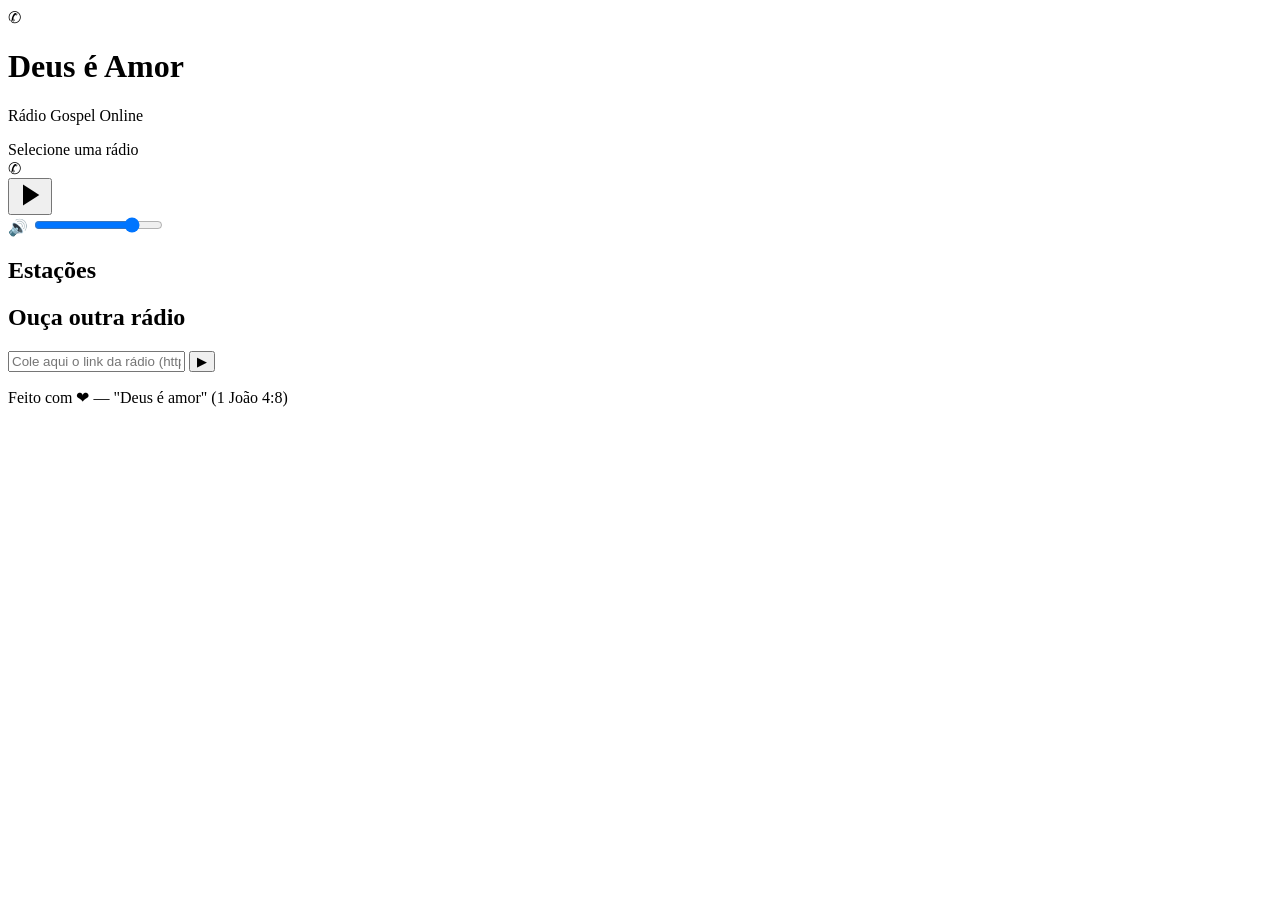
==== index.html @ d1bc43b4 "Add files via upload" ====
<!DOCTYPE html>
<html lang="pt-BR">
<head>
  <meta charset="UTF-8">
  <meta name="viewport" content="width=device-width, initial-scale=1.0, maximum-scale=1.0, user-scalable=no, viewport-fit=cover">
  <meta name="theme-color" content="#0f0a1a">
  <meta name="apple-mobile-web-app-capable" content="yes">
  <meta name="apple-mobile-web-app-status-bar-style" content="black-translucent">
  <meta name="mobile-web-app-capable" content="yes">
  <meta name="description" content="Rádio Gospel Deus é Amor - ouça ao vivo no seu celular">
  <meta name="apple-mobile-web-app-title" content="Deus é Amor">
  <link rel="manifest" href="manifest.json">
  <link rel="apple-touch-icon" href="icons/icon-192.png">
  <link rel="icon" type="image/png" sizes="192x192" href="icons/icon-192.png">
  <link rel="icon" type="image/png" sizes="512x512" href="icons/icon-512.png">
  <title>Rádio Deus é Amor</title>
  <link rel="stylesheet" href="css/styles.css">
</head>
<body>
  <div class="app" id="app">
    <header class="header">
      <div class="logo">
        <span class="logo-icon">&#9990;</span>
        <div class="logo-text">
          <h1>Deus é Amor</h1>
          <p>Rádio Gospel Online</p>
        </div>
      </div>
      <div class="now-playing">
        <div class="equalizer" id="equalizer">
          <span></span><span></span><span></span><span></span>
        </div>
        <span id="stationName">Selecione uma rádio</span>
      </div>
    </header>

    <main class="main">
      <section class="player-card">
        <div class="disc" id="disc">
          <div class="disc-inner">
            <span class="disc-icon">&#9990;</span>
          </div>
        </div>

        <div class="controls">
          <button class="btn-play" id="btnPlay" title="Tocar / Pausar">
            <svg id="iconPlay" viewBox="0 0 24 24" width="28" height="28">
              <polygon points="6,3 20,12 6,21" fill="currentColor"/>
            </svg>
            <svg id="iconPause" viewBox="0 0 24 24" width="28" height="28" style="display:none">
              <rect x="5" y="4" width="5" height="16" rx="1" fill="currentColor"/>
              <rect x="14" y="4" width="5" height="16" rx="1" fill="currentColor"/>
            </svg>
          </button>

          <div class="volume">
            <span class="volume-icon" id="volumeIcon">&#128266;</span>
            <input type="range" id="volumeSlider" min="0" max="100" value="80">
          </div>
        </div>
      </section>

      <section class="stations">
        <h2>Estações</h2>
        <ul id="stationList"></ul>
      </section>

      <section class="custom">
        <h2>Ouça outra rádio</h2>
        <div class="custom-row">
          <input type="url" id="customUrl" placeholder="Cole aqui o link da rádio (http://... ou https://...)" inputmode="url">
          <button class="btn-add" id="btnCustom" title="Tocar">&#9654;</button>
        </div>
      </section>
    </main>

    <footer class="footer">
      <p>Feito com &#10084; — "Deus é amor" (1 João 4:8)</p>
    </footer>
  </div>

  <script src="js/stations.js"></script>
  <script src="js/script.js"></script>
</body>
</html>
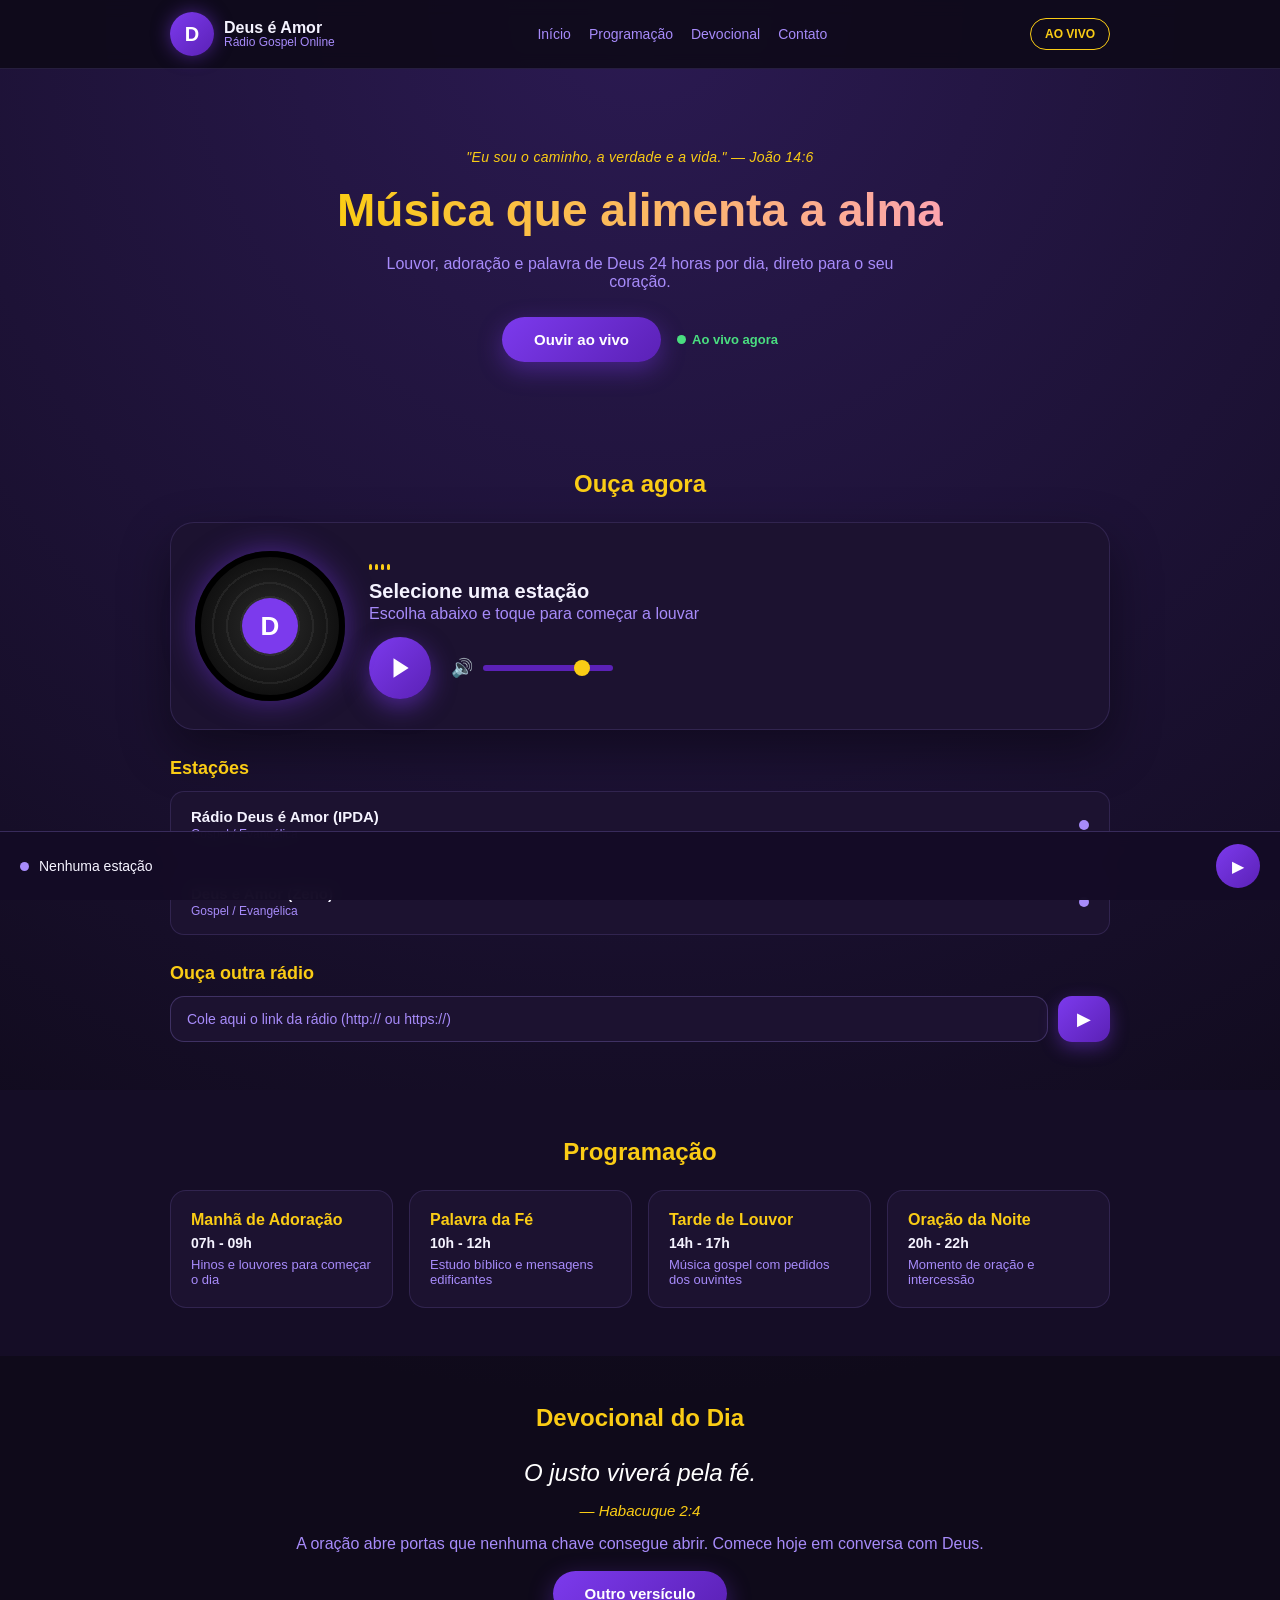
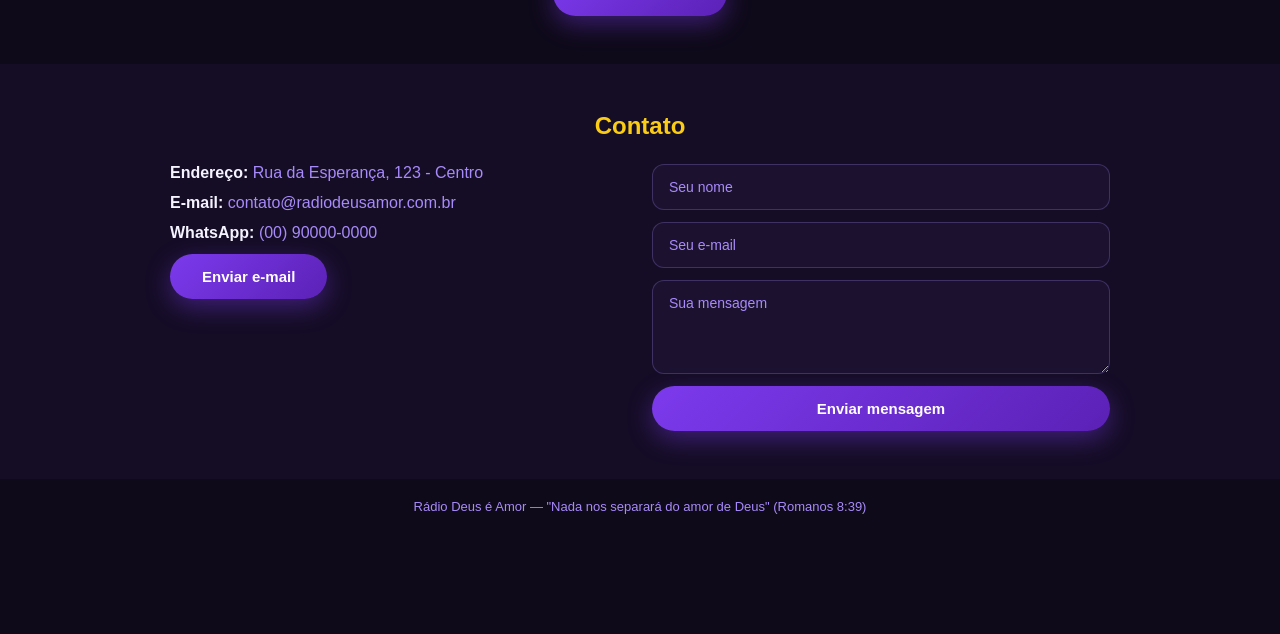
==== commit b3ac84a0: "Site completo da radio Deus e Amor com player, programacao, devocional e contato" ====
--- a/index.html
+++ b/index.html
@@ -2,84 +2,149 @@
 <html lang="pt-BR">
 <head>
   <meta charset="UTF-8">
-  <meta name="viewport" content="width=device-width, initial-scale=1.0, maximum-scale=1.0, user-scalable=no, viewport-fit=cover">
-  <meta name="theme-color" content="#0f0a1a">
-  <meta name="apple-mobile-web-app-capable" content="yes">
-  <meta name="apple-mobile-web-app-status-bar-style" content="black-translucent">
-  <meta name="mobile-web-app-capable" content="yes">
-  <meta name="description" content="Rádio Gospel Deus é Amor - ouça ao vivo no seu celular">
-  <meta name="apple-mobile-web-app-title" content="Deus é Amor">
-  <link rel="manifest" href="manifest.json">
-  <link rel="apple-touch-icon" href="icons/icon-192.png">
-  <link rel="icon" type="image/png" sizes="192x192" href="icons/icon-192.png">
-  <link rel="icon" type="image/png" sizes="512x512" href="icons/icon-512.png">
-  <title>Rádio Deus é Amor</title>
+  <meta name="viewport" content="width=device-width, initial-scale=1.0">
+  <title>Rádio Deus é Amor - Rádio Gospel Online</title>
   <link rel="stylesheet" href="css/styles.css">
 </head>
 <body>
-  <div class="app" id="app">
-    <header class="header">
-      <div class="logo">
-        <span class="logo-icon">&#9990;</span>
-        <div class="logo-text">
-          <h1>Deus é Amor</h1>
-          <p>Rádio Gospel Online</p>
+
+  <header class="navbar">
+    <div class="container nav-wrap">
+      <a href="#inicio" class="brand">
+        <span class="brand-icon">D</span>
+        <span class="brand-text">
+          <strong>Deus é Amor</strong>
+          <small>Rádio Gospel Online</small>
+        </span>
+      </a>
+      <nav class="nav-links">
+        <a href="#inicio">Início</a>
+        <a href="#programacao">Programação</a>
+        <a href="#devocional">Devocional</a>
+        <a href="#contato">Contato</a>
+      </nav>
+      <button class="btn-live" id="navbarLive">AO VIVO</button>
+    </div>
+  </header>
+
+  <main>
+    <section id="inicio" class="hero">
+      <div class="container hero-content">
+        <span class="hero-verse">"Eu sou o caminho, a verdade e a vida." — João 14:6</span>
+        <h1>Música que alimenta a alma</h1>
+        <p>Louvor, adoração e palavra de Deus 24 horas por dia, direto para o seu coração.</p>
+        <div class="hero-actions">
+          <button class="btn-primary" id="heroPlay"></button>
+          <span class="live-badge"><span class="dot"></span> Ao vivo agora</span>
         </div>
       </div>
-      <div class="now-playing">
-        <div class="equalizer" id="equalizer">
-          <span></span><span></span><span></span><span></span>
-        </div>
-        <span id="stationName">Selecione uma rádio</span>
-      </div>
-    </header>
+    </section>
 
-    <main class="main">
-      <section class="player-card">
-        <div class="disc" id="disc">
-          <div class="disc-inner">
-            <span class="disc-icon">&#9990;</span>
+    <section id="player-section" class="section">
+      <div class="container">
+        <h2 class="section-title">Ouça agora</h2>
+        <div class="player-card">
+          <div class="disc" id="disc">
+            <div class="disc-inner">
+              <span class="disc-icon">D</span>
+            </div>
+          </div>
+          <div class="player-info">
+            <div class="equalizer" id="equalizer">
+              <span></span><span></span><span></span><span></span>
+            </div>
+            <h3 id="stationName">Selecione uma estação</h3>
+            <p class="dim">Escolha abaixo e toque para começar a louvar</p>
+            <div class="controls">
+              <button class="btn-play" id="btnPlay" title="Tocar / Pausar">
+                <svg id="iconPlay" viewBox="0 0 24 24" width="26" height="26">
+                  <polygon points="6,3 20,12 6,21" fill="currentColor"/>
+                </svg>
+                <svg id="iconPause" viewBox="0 0 24 24" width="26" height="26" style="display:none">
+                  <rect x="5" y="4" width="5" height="16" rx="1" fill="currentColor"/>
+                  <rect x="14" y="4" width="5" height="16" rx="1" fill="currentColor"/>
+                </svg>
+              </button>
+              <div class="volume">
+                <span id="volumeIcon">&#128266;</span>
+                <input type="range" id="volumeSlider" min="0" max="100" value="80">
+              </div>
+            </div>
           </div>
         </div>
 
-        <div class="controls">
-          <button class="btn-play" id="btnPlay" title="Tocar / Pausar">
-            <svg id="iconPlay" viewBox="0 0 24 24" width="28" height="28">
-              <polygon points="6,3 20,12 6,21" fill="currentColor"/>
-            </svg>
-            <svg id="iconPause" viewBox="0 0 24 24" width="28" height="28" style="display:none">
-              <rect x="5" y="4" width="5" height="16" rx="1" fill="currentColor"/>
-              <rect x="14" y="4" width="5" height="16" rx="1" fill="currentColor"/>
-            </svg>
-          </button>
+        <h3 class="list-title">Estações</h3>
+        <ul class="station-list" id="stationList"></ul>
 
-          <div class="volume">
-            <span class="volume-icon" id="volumeIcon">&#128266;</span>
-            <input type="range" id="volumeSlider" min="0" max="100" value="80">
+        <div class="custom">
+          <h3 class="list-title">Ouça outra rádio</h3>
+          <div class="custom-row">
+            <input type="url" id="customUrl" placeholder="Cole aqui o link da rádio (http:// ou https://)" inputmode="url">
+            <button class="btn-add" id="btnCustom" title="Tocar">&#9654;</button>
           </div>
         </div>
-      </section>
+      </div>
+    </section>
 
-      <section class="stations">
-        <h2>Estações</h2>
-        <ul id="stationList"></ul>
-      </section>
+    <section id="programacao" class="section alt">
+      <div class="container">
+        <h2 class="section-title">Programação</h2>
+        <div class="schedule">
+          <article class="card"><h3>Manhã de Adoração</h3><p>07h - 09h</p><span>Hinos e louvores para começar o dia</span></article>
+          <article class="card"><h3>Palavra da Fé</h3><p>10h - 12h</p><span>Estudo bíblico e mensagens edificantes</span></article>
+          <article class="card"><h3>Tarde de Louvor</h3><p>14h - 17h</p><span>Música gospel com pedidos dos ouvintes</span></article>
+          <article class="card"><h3>Oração da Noite</h3><p>20h - 22h</p><span>Momento de oração e intercessão</span></article>
+        </div>
+      </div>
+    </section>
 
-      <section class="custom">
-        <h2>Ouça outra rádio</h2>
-        <div class="custom-row">
-          <input type="url" id="customUrl" placeholder="Cole aqui o link da rádio (http://... ou https://...)" inputmode="url">
-          <button class="btn-add" id="btnCustom" title="Tocar">&#9654;</button>
+    <section id="devocional" class="section">
+      <div class="container devotional">
+        <h2 class="section-title">Devocional do Dia</h2>
+        <blockquote id="dailyVerse">
+          <p>"O Senhor é o meu pastor; nada me faltará."</p>
+          <footer>— Salmos 23:1</footer>
+        </blockquote>
+        <p class="dim" id="dailyReflection">Confie no cuidado de Deus para hoje. Ele guia, sustenta e renova as suas forças.</p>
+        <button class="btn-primary" id="newVerse">Outro versículo</button>
+      </div>
+    </section>
+
+    <section id="contato" class="section alt">
+      <div class="container">
+        <h2 class="section-title">Contato</h2>
+        <div class="contact-grid">
+          <div class="contact-info">
+            <p><strong>Endereço:</strong> Rua da Esperança, 123 - Centro</p>
+            <p><strong>E-mail:</strong> contato@radiodeusamor.com.br</p>
+            <p><strong>WhatsApp:</strong> (00) 90000-0000</p>
+            <a class="btn-primary" href="mailto:contato@radiodeusamor.com.br">Enviar e-mail</a>
+          </div>
+          <form class="contact-form" id="contactForm">
+            <input type="text" placeholder="Seu nome" required>
+            <input type="email" placeholder="Seu e-mail" required>
+            <textarea rows="4" placeholder="Sua mensagem" required></textarea>
+            <button class="btn-primary" type="submit">Enviar mensagem</button>
+          </form>
         </div>
-      </section>
-    </main>
+      </div>
+    </section>
+  </main>
 
-    <footer class="footer">
-      <p>Feito com &#10084; — "Deus é amor" (1 João 4:8)</p>
-    </footer>
+  <footer class="footer">
+    <p>Rádio Deus é Amor — "Nada nos separará do amor de Deus" (Romanos 8:39)</p>
+  </footer>
+
+  <div class="mini-player" id="miniPlayer">
+    <div class="mini-info">
+      <span class="mini-dot"></span>
+      <span id="miniName">Nenhuma estação</span>
+    </div>
+    <button id="miniToggle" class="mini-toggle" title="Tocar / Pausar"></button>
   </div>
 
   <script src="js/stations.js"></script>
   <script src="js/script.js"></script>
+  <script src="js/main.js"></script>
 </body>
 </html>
--- a/css/styles.css
+++ b/css/styles.css
@@ -0,0 +1,435 @@
+:root {
+  --primary: #7c3aed;
+  --primary-dark: #5b21b6;
+  --accent: #facc15;
+  --bg: #0f0a1a;
+  --bg-card: #1c1230;
+  --bg-alt: #150d26;
+  --text: #f5f3ff;
+  --text-dim: #a78bfa;
+}
+
+* { margin: 0; padding: 0; box-sizing: border-box; }
+
+html { scroll-behavior: smooth; }
+
+body {
+  font-family: "Segoe UI", Tahoma, Verdana, Arial, sans-serif;
+  background: radial-gradient(circle at top, #2b1a52 0%, var(--bg) 60%);
+  color: var(--text);
+  min-height: 100vh;
+  -webkit-tap-highlight-color: transparent;
+}
+
+.container {
+  max-width: 980px;
+  margin: 0 auto;
+  padding: 0 20px;
+}
+
+.dim { color: var(--text-dim); }
+
+/* ============ NAVBAR ============ */
+.navbar {
+  position: sticky;
+  top: 0;
+  z-index: 100;
+  background: rgba(15, 10, 26, 0.92);
+  backdrop-filter: blur(8px);
+  border-bottom: 1px solid rgba(167, 139, 250, 0.15);
+}
+
+.nav-wrap {
+  display: flex;
+  align-items: center;
+  justify-content: space-between;
+  gap: 12px;
+  padding-top: 12px;
+  padding-bottom: 12px;
+}
+
+.brand { display: flex; align-items: center; gap: 10px; text-decoration: none; color: var(--text); }
+
+.brand-icon {
+  width: 44px; height: 44px;
+  display: flex; align-items: center; justify-content: center;
+  border-radius: 50%;
+  background: linear-gradient(135deg, var(--primary), var(--primary-dark));
+  font-weight: 800; font-size: 20px; color: #fff;
+  box-shadow: 0 0 18px rgba(124, 58, 237, 0.5);
+}
+
+.brand-text { display: flex; flex-direction: column; line-height: 1.1; }
+.brand-text strong { font-size: 16px; }
+.brand-text small { color: var(--text-dim); font-size: 12px; }
+
+.nav-links { display: flex; gap: 18px; }
+
+.nav-links a {
+  color: var(--text-dim);
+  text-decoration: none;
+  font-size: 14px;
+  transition: color 0.2s;
+}
+
+.nav-links a:hover { color: var(--accent); }
+
+.btn-live {
+  border: 1px solid var(--accent);
+  background: transparent;
+  color: var(--accent);
+  font-weight: 700;
+  font-size: 12px;
+  padding: 8px 14px;
+  border-radius: 999px;
+  cursor: pointer;
+  transition: background 0.2s, color 0.2s;
+}
+
+.btn-live:hover { background: var(--accent); color: var(--bg); }
+
+/* ============ HERO ============ */
+.hero {
+  padding: 80px 0 60px;
+  text-align: center;
+}
+
+.hero-content { display: flex; flex-direction: column; align-items: center; gap: 18px; }
+
+.hero-verse {
+  color: var(--accent);
+  font-size: 14px;
+  font-style: italic;
+  letter-spacing: 0.3px;
+}
+
+.hero h1 {
+  font-size: clamp(30px, 5vw, 46px);
+  font-weight: 800;
+  background: linear-gradient(90deg, var(--accent), #fda4af);
+  -webkit-background-clip: text;
+  background-clip: text;
+  -webkit-text-fill-color: transparent;
+}
+
+.hero p { color: var(--text-dim); max-width: 520px; font-size: 16px; }
+
+.hero-actions { display: flex; align-items: center; gap: 16px; margin-top: 8px; }
+
+.btn-primary {
+  border: none;
+  background: linear-gradient(135deg, var(--primary), var(--primary-dark));
+  color: #fff;
+  padding: 14px 32px;
+  border-radius: 999px;
+  font-size: 15px;
+  font-weight: 700;
+  cursor: pointer;
+  text-decoration: none;
+  display: inline-block;
+  box-shadow: 0 8px 24px rgba(124, 58, 237, 0.4);
+  transition: transform 0.15s, filter 0.15s;
+}
+
+.btn-primary:hover { filter: brightness(1.15); transform: translateY(-2px); }
+
+.live-badge {
+  display: flex; align-items: center; gap: 6px;
+  color: #4ade80; font-size: 13px; font-weight: 700;
+}
+
+.live-badge .dot {
+  width: 9px; height: 9px; border-radius: 50%;
+  background: #4ade80;
+  animation: pulse 1.5s infinite;
+}
+
+@keyframes pulse {
+  0%, 100% { opacity: 1; }
+  50% { opacity: 0.3; }
+}
+
+/* ============ SECTIONS ============ */
+.section { padding: 48px 0; }
+.section.alt { background: var(--bg-alt); }
+
+.section-title {
+  font-size: 24px;
+  margin-bottom: 24px;
+  text-align: center;
+  color: var(--accent);
+}
+
+/* ============ PLAYER CARD ============ */
+.player-card {
+  background: var(--bg-card);
+  border: 1px solid rgba(167, 139, 250, 0.15);
+  border-radius: 24px;
+  padding: 28px 24px;
+  display: flex;
+  align-items: center;
+  gap: 24px;
+  flex-wrap: wrap;
+  box-shadow: 0 20px 50px rgba(0, 0, 0, 0.4);
+}
+
+.disc {
+  width: 150px; height: 150px;
+  border-radius: 50%;
+  background: radial-gradient(circle, #2b2b2b 0%, #111 70%);
+  border: 6px solid #000;
+  display: flex; align-items: center; justify-content: center;
+  position: relative;
+  flex-shrink: 0;
+  box-shadow: 0 0 30px rgba(124, 58, 237, 0.5);
+  transition: box-shadow 0.3s;
+}
+
+.disc::after {
+  content: "";
+  position: absolute; inset: 0;
+  border-radius: 50%;
+  background: repeating-radial-gradient(circle, rgba(255,255,255,0.06) 0 2px, transparent 2px 14px);
+}
+
+.disc-inner {
+  width: 56px; height: 56px;
+  border-radius: 50%;
+  background: var(--primary);
+  display: flex; align-items: center; justify-content: center;
+  z-index: 1;
+}
+
+.disc-icon { font-size: 26px; color: #fff; font-weight: 800; }
+
+.disc.playing {
+  animation: spin 6s linear infinite;
+  box-shadow: 0 0 50px rgba(250, 204, 21, 0.6);
+}
+
+@keyframes spin { from { transform: rotate(0deg); } to { transform: rotate(360deg); } }
+
+.player-info { flex: 1; min-width: 240px; }
+
+.player-info h3 { font-size: 20px; margin: 10px 0 2px; }
+
+.equalizer { display: flex; align-items: flex-end; gap: 3px; height: 16px; }
+.equalizer span { width: 3px; height: 6px; background: var(--accent); border-radius: 2px; }
+.equalizer.playing span { animation: bounce 0.9s ease-in-out infinite; }
+.equalizer.playing span:nth-child(2) { animation-delay: 0.2s; }
+.equalizer.playing span:nth-child(3) { animation-delay: 0.4s; }
+.equalizer.playing span:nth-child(4) { animation-delay: 0.6s; }
+
+@keyframes bounce { 0%, 100% { height: 6px; } 50% { height: 16px; } }
+
+.controls { display: flex; align-items: center; gap: 20px; margin-top: 14px; flex-wrap: wrap; }
+
+.btn-play {
+  width: 62px; height: 62px;
+  border-radius: 50%;
+  border: none;
+  background: linear-gradient(135deg, var(--primary), var(--primary-dark));
+  color: #fff;
+  cursor: pointer;
+  display: flex; align-items: center; justify-content: center;
+  box-shadow: 0 8px 24px rgba(124, 58, 237, 0.5);
+  transition: transform 0.15s, filter 0.15s;
+}
+
+.btn-play:hover { filter: brightness(1.15); transform: scale(1.05); }
+.btn-play:active { transform: scale(0.95); }
+
+.volume { display: flex; align-items: center; gap: 10px; }
+.volume span { color: var(--text-dim); font-size: 18px; }
+
+input[type="range"] {
+  -webkit-appearance: none; appearance: none;
+  width: 130px; height: 6px;
+  border-radius: 3px;
+  background: var(--primary-dark);
+  outline: none;
+}
+input[type="range"]::-webkit-slider-thumb {
+  -webkit-appearance: none; appearance: none;
+  width: 16px; height: 16px; border-radius: 50%;
+  background: var(--accent); cursor: pointer;
+}
+input[type="range"]::-moz-range-thumb {
+  width: 16px; height: 16px; border: none; border-radius: 50%;
+  background: var(--accent); cursor: pointer;
+}
+
+/* ============ STATIONS ============ */
+.list-title { margin: 28px 0 12px; font-size: 18px; color: var(--accent); }
+
+.station-list { list-style: none; display: flex; flex-direction: column; gap: 10px; }
+
+.station-list li button {
+  width: 100%;
+  display: flex; align-items: center; justify-content: space-between;
+  gap: 12px; padding: 16px 20px;
+  border-radius: 14px;
+  border: 1px solid rgba(167, 139, 250, 0.15);
+  background: var(--bg-card);
+  color: var(--text); cursor: pointer;
+  font-size: 15px;
+  transition: border-color 0.2s, background 0.2s, transform 0.15s;
+}
+
+.station-list li button:hover { border-color: var(--primary); transform: translateY(-2px); }
+.station-list li button.active { background: rgba(124, 58, 237, 0.25); border-color: var(--accent); }
+
+.station-info { display: flex; flex-direction: column; gap: 2px; text-align: left; }
+.station-genre { font-size: 12px; color: var(--text-dim); }
+
+.status-dot {
+  width: 10px; height: 10px; border-radius: 50%;
+  background: var(--text-dim); flex-shrink: 0;
+}
+.status-dot.active { background: #4ade80; box-shadow: 0 0 8px #4ade80; }
+.status-dot.error { background: #f87171; }
+
+/* ============ CUSTOM URL ============ */
+.custom-row { display: flex; gap: 10px; }
+
+.custom input {
+  flex: 1; padding: 14px 16px;
+  border-radius: 14px;
+  border: 1px solid rgba(167, 139, 250, 0.25);
+  background: var(--bg-card); color: var(--text);
+  font-size: 14px; min-width: 0;
+}
+.custom input::placeholder { color: var(--text-dim); }
+.custom input:focus { outline: none; border-color: var(--accent); }
+
+.btn-add {
+  width: 52px; border: none; border-radius: 14px;
+  background: linear-gradient(135deg, var(--primary), var(--primary-dark));
+  color: #fff; font-size: 18px; cursor: pointer;
+  flex-shrink: 0;
+  box-shadow: 0 6px 18px rgba(124, 58, 237, 0.4);
+  transition: transform 0.15s, filter 0.15s;
+}
+.btn-add:hover { filter: brightness(1.15); }
+.btn-add:active { transform: scale(0.92); }
+
+/* ============ SCHEDULE ============ */
+.schedule {
+  display: grid;
+  grid-template-columns: repeat(auto-fit, minmax(220px, 1fr));
+  gap: 16px;
+}
+
+.card {
+  background: var(--bg-card);
+  border: 1px solid rgba(167, 139, 250, 0.15);
+  border-radius: 16px;
+  padding: 20px;
+  display: flex; flex-direction: column; gap: 6px;
+}
+
+.card h3 { font-size: 16px; color: var(--accent); }
+.card p { font-weight: 700; font-size: 14px; }
+.card span { color: var(--text-dim); font-size: 13px; }
+
+/* ============ DEVOCIONAL ============ */
+.devotional { text-align: center; }
+
+.devotional blockquote {
+  max-width: 640px;
+  margin: 0 auto 14px;
+  font-size: 24px;
+  font-style: italic;
+  line-height: 1.4;
+  color: #fff;
+}
+
+.devotional blockquote footer { color: var(--accent); font-size: 15px; margin-top: 10px; }
+
+.devotional .dim { margin-bottom: 18px; }
+
+/* ============ CONTACT ============ */
+.contact-grid {
+  display: grid;
+  grid-template-columns: 1fr 1fr;
+  gap: 24px;
+  align-items: start;
+}
+
+.contact-info { display: flex; flex-direction: column; gap: 12px; }
+.contact-info p { color: var(--text-dim); }
+.contact-info strong { color: var(--text); }
+.contact-info .btn-primary { align-self: flex-start; }
+
+.contact-form { display: flex; flex-direction: column; gap: 12px; }
+
+.contact-form input,
+.contact-form textarea {
+  padding: 14px 16px;
+  border-radius: 12px;
+  border: 1px solid rgba(167, 139, 250, 0.25);
+  background: var(--bg-card);
+  color: var(--text);
+  font-size: 14px;
+  font-family: inherit;
+  resize: vertical;
+}
+.contact-form input::placeholder,
+.contact-form textarea::placeholder { color: var(--text-dim); }
+.contact-form input:focus,
+.contact-form textarea:focus { outline: none; border-color: var(--accent); }
+
+/* ============ FOOTER ============ */
+.footer {
+  text-align: center;
+  color: var(--text-dim);
+  font-size: 13px;
+  padding: 20px 16px 120px;
+}
+
+/* ============ MINI PLAYER ============ */
+.mini-player {
+  position: fixed;
+  left: 0; right: 0; bottom: 0;
+  z-index: 200;
+  background: rgba(20, 12, 38, 0.96);
+  backdrop-filter: blur(8px);
+  border-top: 1px solid rgba(167, 139, 250, 0.25);
+  display: flex;
+  align-items: center;
+  justify-content: space-between;
+  padding: 12px 20px;
+}
+
+.mini-info { display: flex; align-items: center; gap: 10px; font-size: 14px; }
+
+.mini-dot {
+  width: 9px; height: 9px; border-radius: 50%;
+  background: var(--text-dim);
+}
+.mini-dot.playing { background: #4ade80; animation: pulse 1.5s infinite; }
+
+.mini-toggle {
+  width: 44px; height: 44px;
+  border-radius: 50%;
+  border: none;
+  background: linear-gradient(135deg, var(--primary), var(--primary-dark));
+  color: #fff; cursor: pointer;
+  font-size: 16px;
+  transition: transform 0.15s, filter 0.15s;
+}
+.mini-toggle:hover { filter: brightness(1.15); }
+
+/* ============ RESPONSIVE ============ */
+@media (max-width: 700px) {
+  .nav-links { display: none; }
+  .player-card { justify-content: center; text-align: center; }
+  .player-info { text-align: center; }
+  .controls, .volume { justify-content: center; }
+  .contact-grid { grid-template-columns: 1fr; }
+  .hero { padding: 50px 0 40px; }
+}
+
+@media (display-mode: standalone) {
+  body { user-select: none; -webkit-user-select: none; }
+}
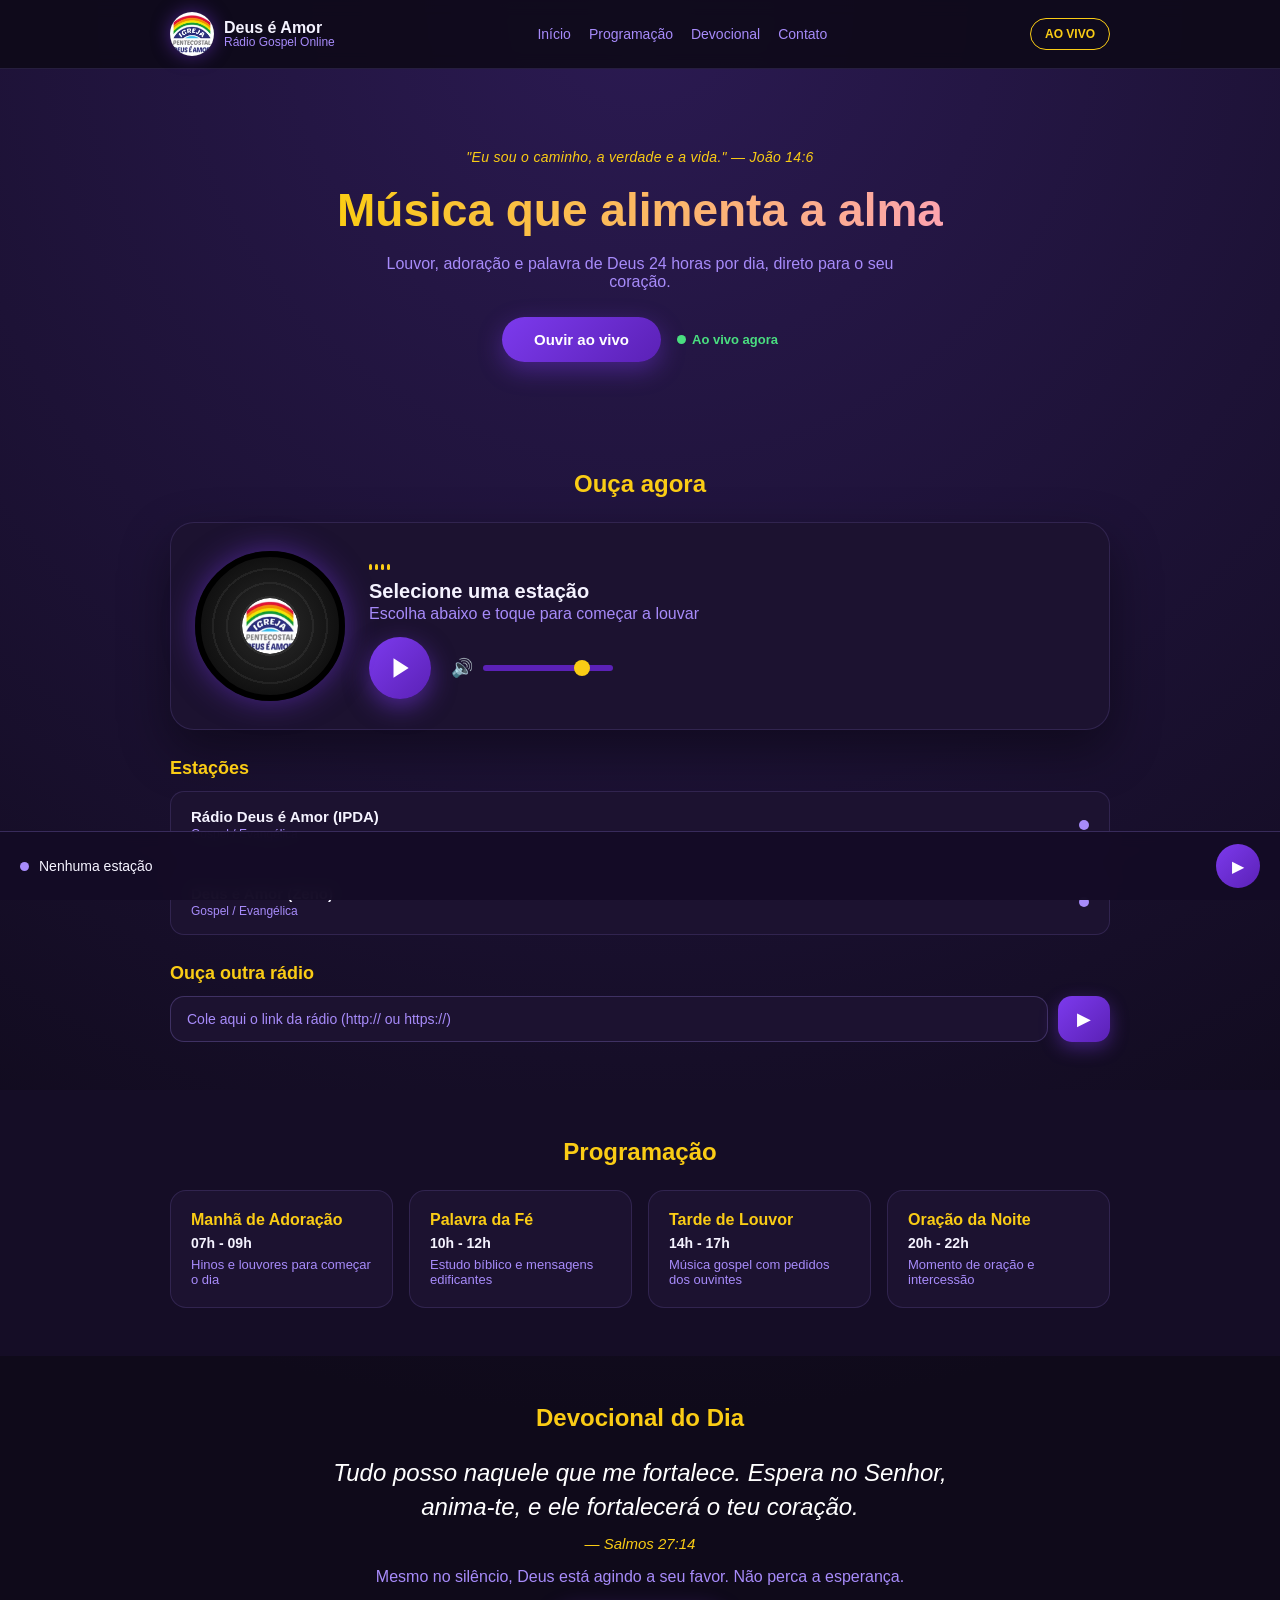
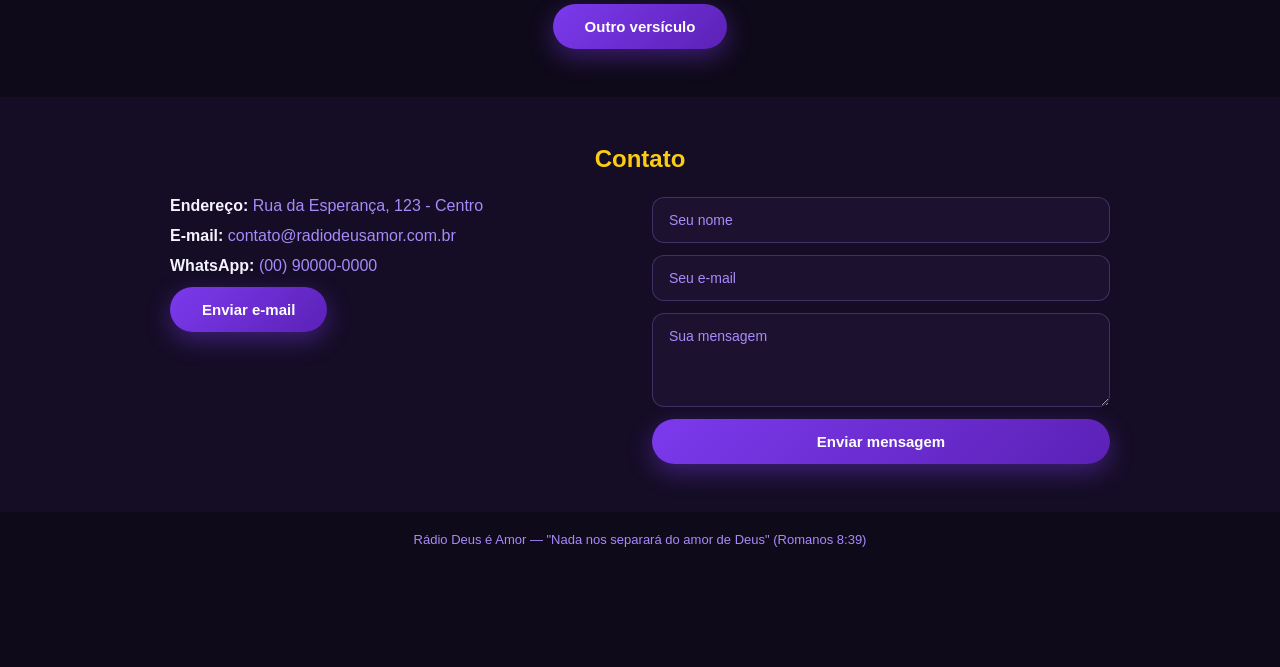
==== commit 59de78f3: "Substitui logo padrao pela logo oficial da radio" ====
--- a/index.html
+++ b/index.html
@@ -4,6 +4,7 @@
   <meta charset="UTF-8">
   <meta name="viewport" content="width=device-width, initial-scale=1.0">
   <title>Rádio Deus é Amor - Rádio Gospel Online</title>
+  <link rel="icon" type="image/png" href="imgs/logo.png">
   <link rel="stylesheet" href="css/styles.css">
 </head>
 <body>
@@ -11,7 +12,7 @@
   <header class="navbar">
     <div class="container nav-wrap">
       <a href="#inicio" class="brand">
-        <span class="brand-icon">D</span>
+        <img src="imgs/logo.png" alt="Rádio Deus é Amor" class="brand-icon">
         <span class="brand-text">
           <strong>Deus é Amor</strong>
           <small>Rádio Gospel Online</small>
@@ -46,7 +47,7 @@
         <div class="player-card">
           <div class="disc" id="disc">
             <div class="disc-inner">
-              <span class="disc-icon">D</span>
+              <img src="imgs/logo.png" alt="Rádio Deus é Amor" class="disc-icon">
             </div>
           </div>
           <div class="player-info">
--- a/css/styles.css
+++ b/css/styles.css
@@ -52,10 +52,8 @@
 
 .brand-icon {
   width: 44px; height: 44px;
-  display: flex; align-items: center; justify-content: center;
-  border-radius: 50%;
-  background: linear-gradient(135deg, var(--primary), var(--primary-dark));
-  font-weight: 800; font-size: 20px; color: #fff;
+  border-radius: 50%;
+  object-fit: cover;
   box-shadow: 0 0 18px rgba(124, 58, 237, 0.5);
 }
 
@@ -195,12 +193,12 @@
 .disc-inner {
   width: 56px; height: 56px;
   border-radius: 50%;
-  background: var(--primary);
   display: flex; align-items: center; justify-content: center;
   z-index: 1;
-}
-
-.disc-icon { font-size: 26px; color: #fff; font-weight: 800; }
+  overflow: hidden;
+}
+
+.disc-icon { width: 56px; height: 56px; border-radius: 50%; object-fit: cover; }
 
 .disc.playing {
   animation: spin 6s linear infinite;
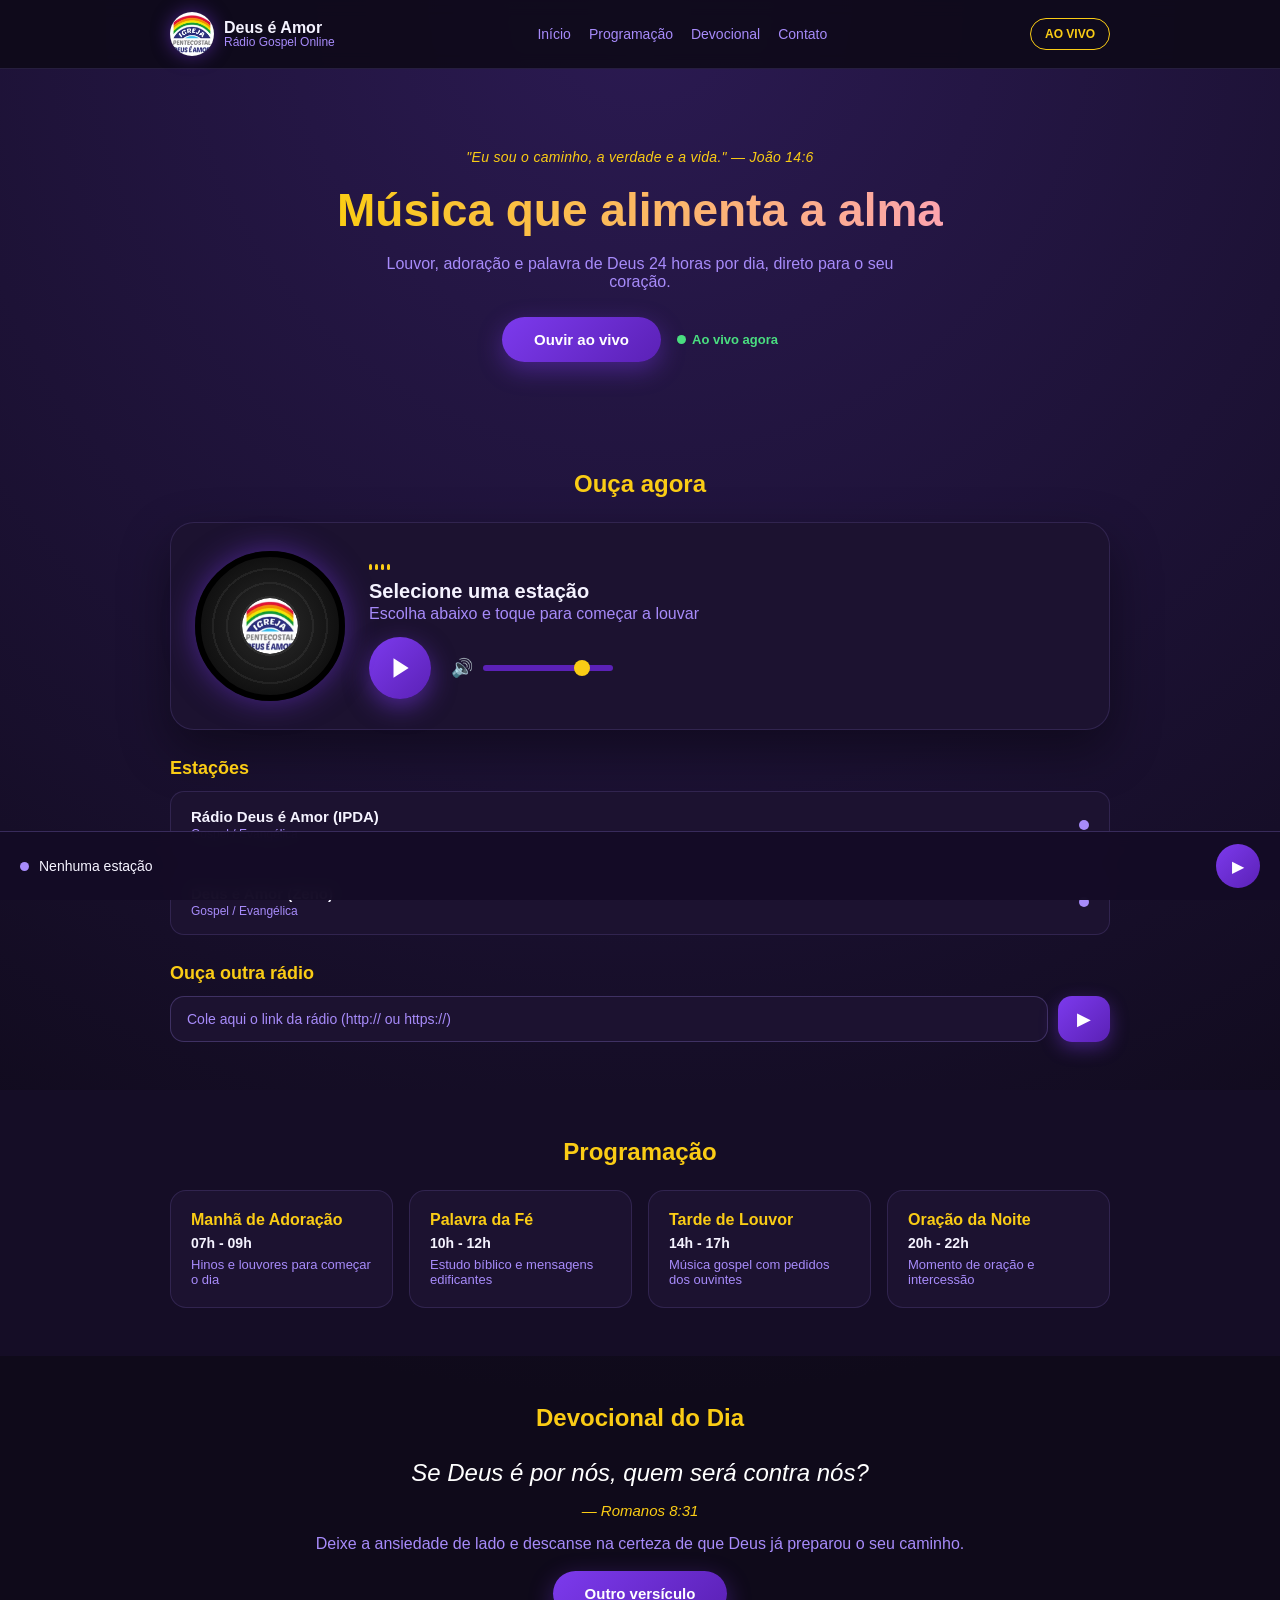
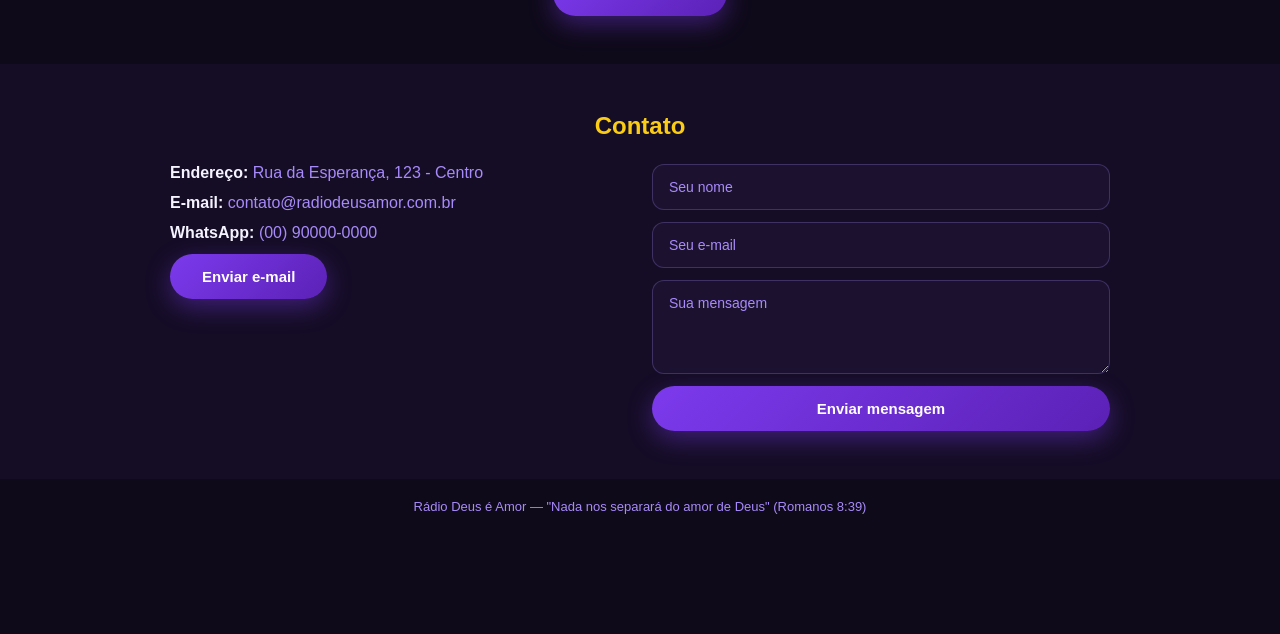
==== commit 9265769d: "Adiciona link do manifest e apple-touch-icon no HTML" ====
--- a/index.html
+++ b/index.html
@@ -5,6 +5,9 @@
   <meta name="viewport" content="width=device-width, initial-scale=1.0">
   <title>Rádio Deus é Amor - Rádio Gospel Online</title>
   <link rel="icon" type="image/png" href="imgs/logo.png">
+  <link rel="manifest" href="manifest.json">
+  <link rel="apple-touch-icon" href="imgs/logo.png">
+  <meta name="theme-color" content="#7c3aed">
   <link rel="stylesheet" href="css/styles.css">
 </head>
 <body>
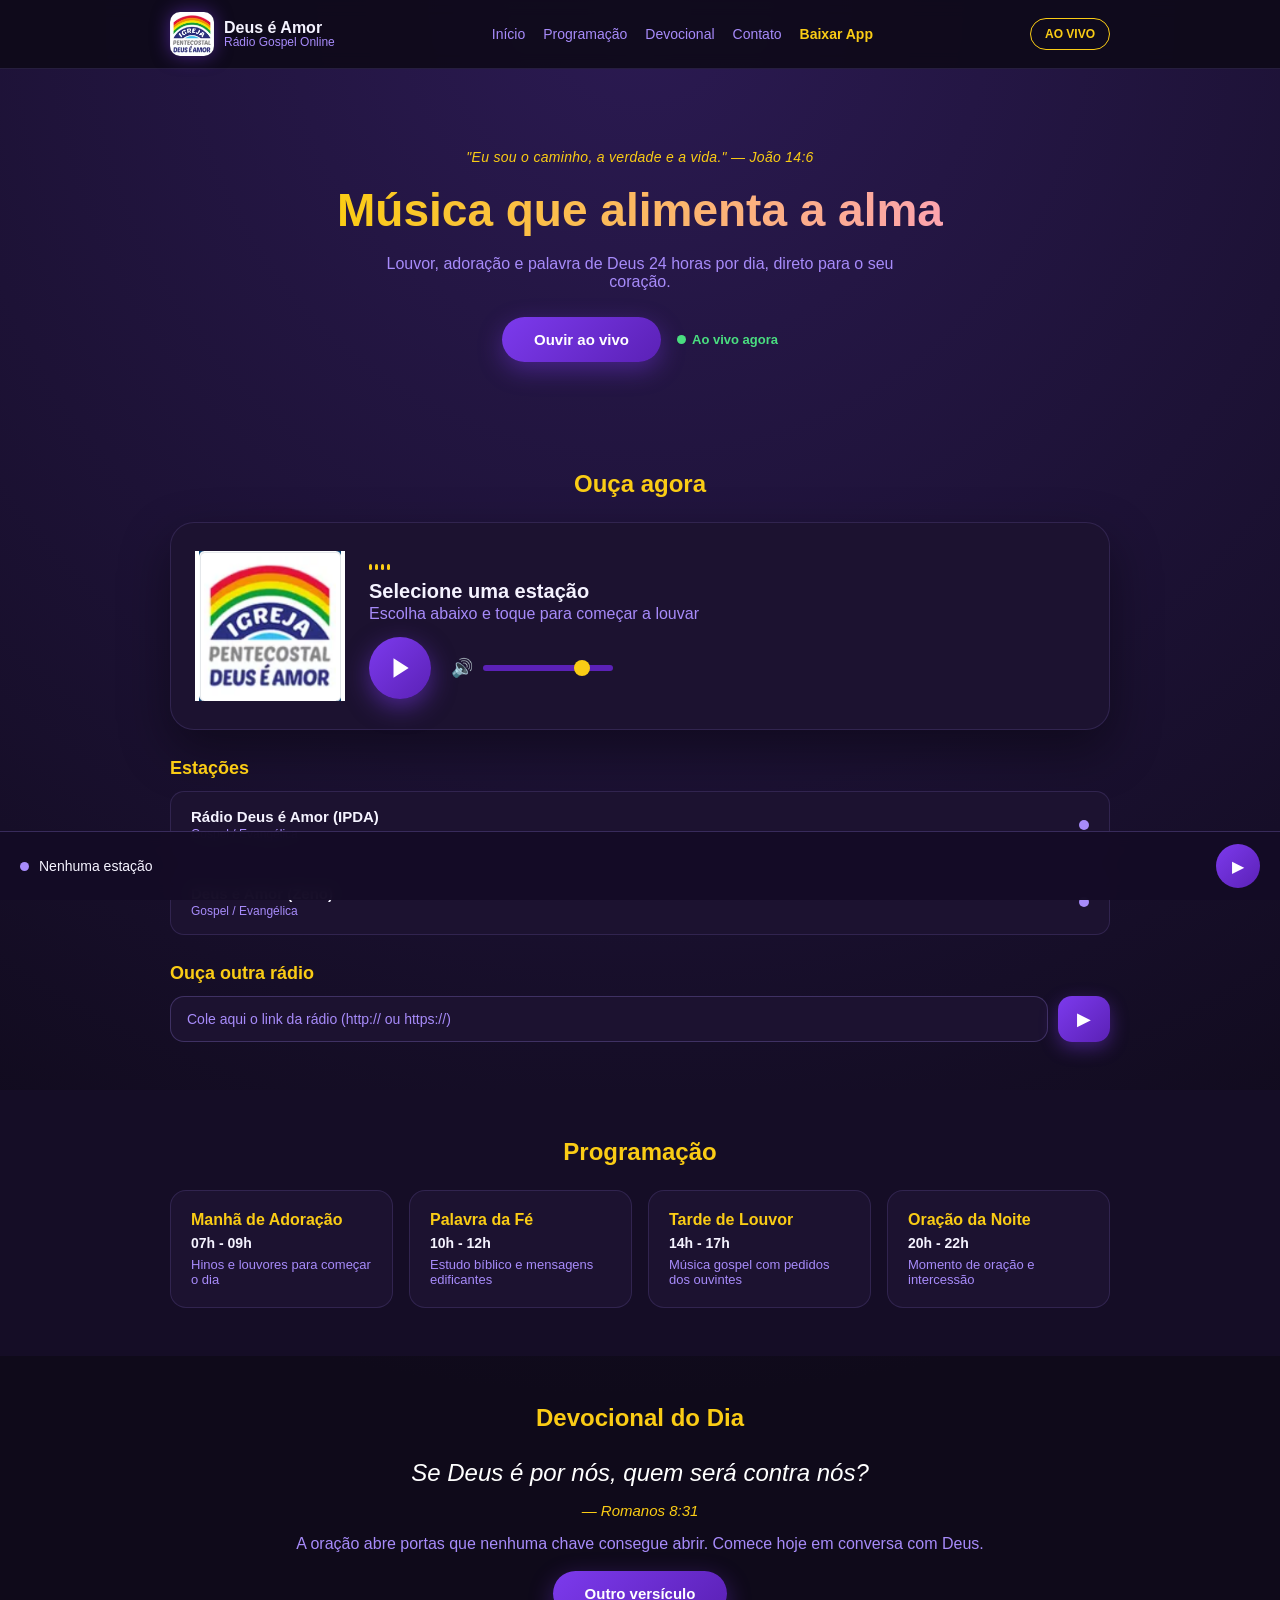
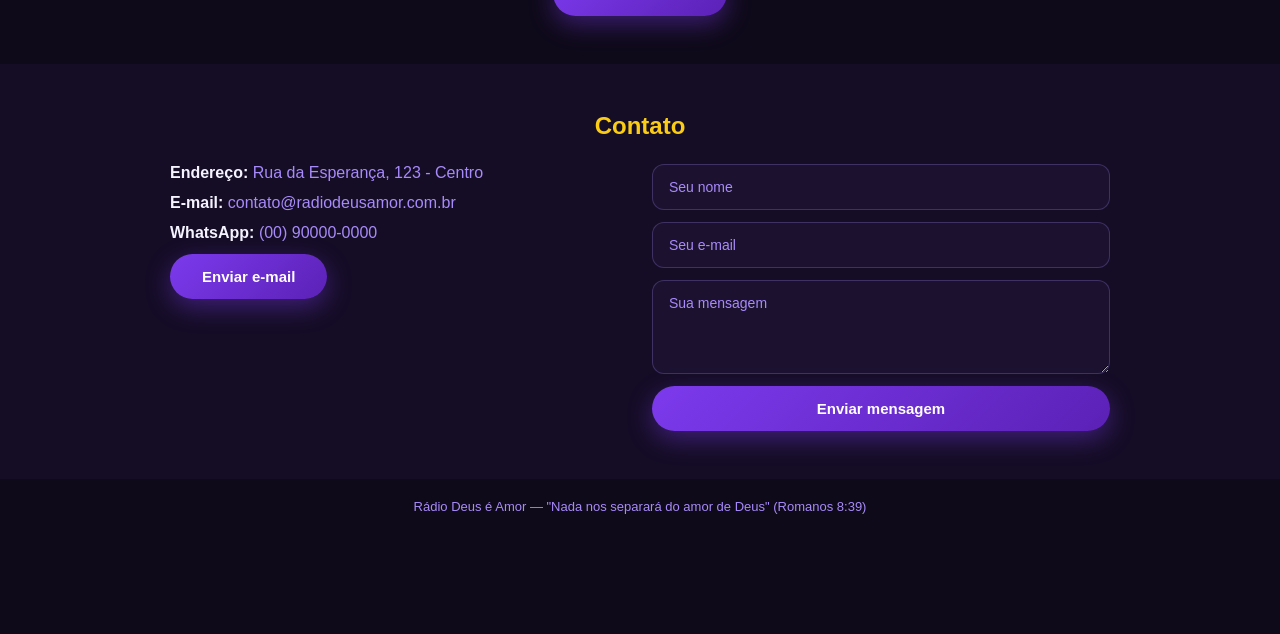
==== commit 3c15b47b: "Adiciona pagina de download do APK com QR code" ====
--- a/index.html
+++ b/index.html
@@ -26,6 +26,7 @@
         <a href="#programacao">Programação</a>
         <a href="#devocional">Devocional</a>
         <a href="#contato">Contato</a>
+        <a href="download.html" class="btn-download-link">Baixar App</a>
       </nav>
       <button class="btn-live" id="navbarLive">AO VIVO</button>
     </div>
--- a/css/styles.css
+++ b/css/styles.css
@@ -52,7 +52,7 @@
 
 .brand-icon {
   width: 44px; height: 44px;
-  border-radius: 50%;
+  border-radius: 10px;
   object-fit: cover;
   box-shadow: 0 0 18px rgba(124, 58, 237, 0.5);
 }
@@ -71,6 +71,11 @@
 }
 
 .nav-links a:hover { color: var(--accent); }
+
+.btn-download-link {
+  color: var(--accent) !important;
+  font-weight: 700;
+}
 
 .btn-live {
   border: 1px solid var(--accent);
@@ -173,32 +178,20 @@
 
 .disc {
   width: 150px; height: 150px;
-  border-radius: 50%;
-  background: radial-gradient(circle, #2b2b2b 0%, #111 70%);
-  border: 6px solid #000;
   display: flex; align-items: center; justify-content: center;
   position: relative;
   flex-shrink: 0;
-  box-shadow: 0 0 30px rgba(124, 58, 237, 0.5);
   transition: box-shadow 0.3s;
 }
 
-.disc::after {
-  content: "";
-  position: absolute; inset: 0;
-  border-radius: 50%;
-  background: repeating-radial-gradient(circle, rgba(255,255,255,0.06) 0 2px, transparent 2px 14px);
-}
-
 .disc-inner {
-  width: 56px; height: 56px;
-  border-radius: 50%;
+  width: 100%; height: 100%;
   display: flex; align-items: center; justify-content: center;
   z-index: 1;
   overflow: hidden;
 }
 
-.disc-icon { width: 56px; height: 56px; border-radius: 50%; object-fit: cover; }
+.disc-icon { width: 100%; height: 100%; object-fit: contain; background: #fff; }
 
 .disc.playing {
   animation: spin 6s linear infinite;
